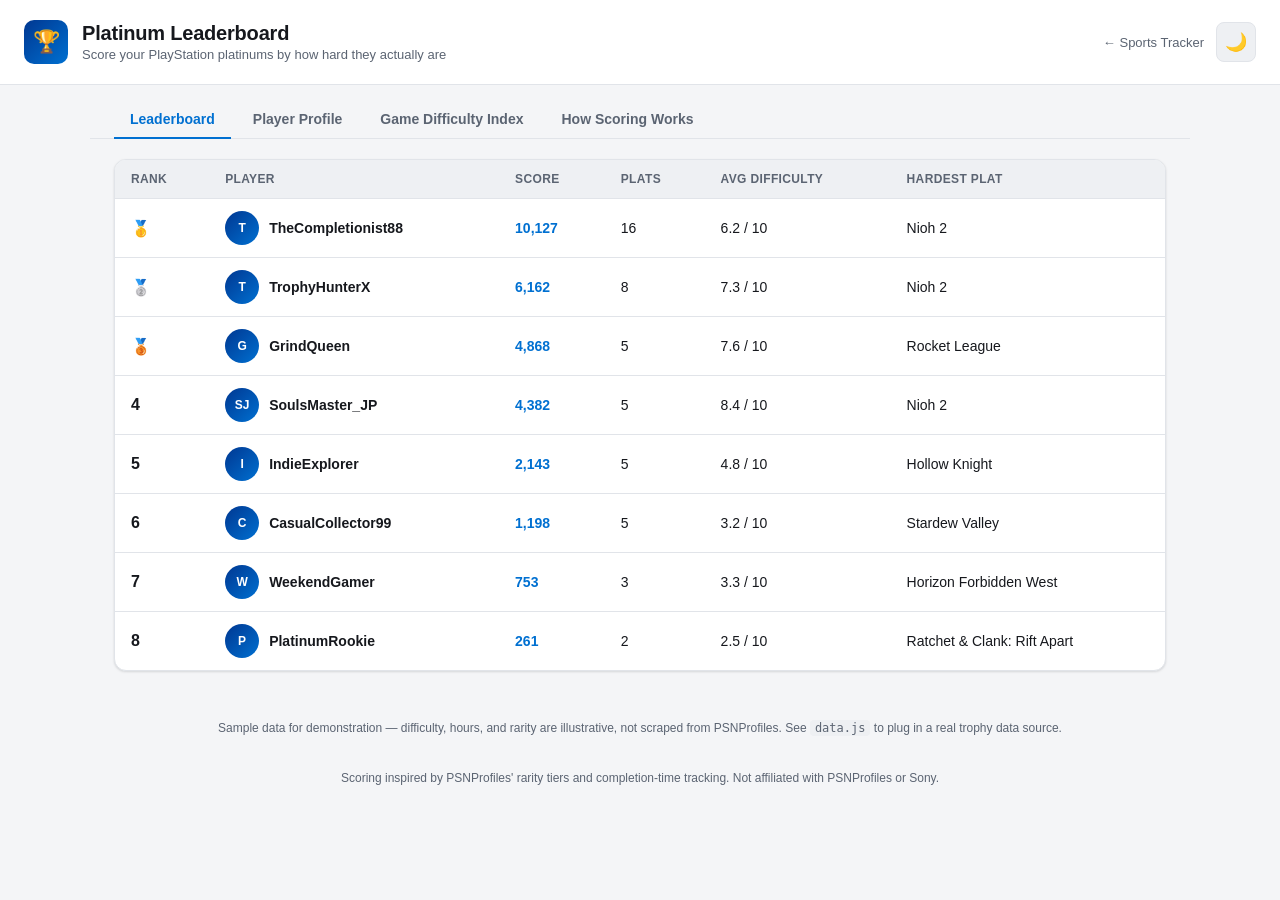
==== platinum-leaderboard/index.html @ 7567ce88 "Add Platinum Leaderboard: a scored leaderboard for PS platinum trophies Weights each platinum by dif" ====
<!DOCTYPE html>
<html lang="en">
<head>
<meta charset="UTF-8" />
<meta name="viewport" content="width=device-width, initial-scale=1.0" />
<title>Platinum Leaderboard</title>
<link rel="stylesheet" href="styles.css" />
</head>
<body>

<header class="site-header">
  <div class="brand">
    <span class="brand-mark">🏆</span>
    <div>
      <h1>Platinum Leaderboard</h1>
      <p class="tagline">Score your PlayStation platinums by how hard they actually are</p>
    </div>
  </div>
  <div class="header-actions">
    <a class="back-link" href="../index.html">← Sports Tracker</a>
    <button id="theme-toggle" class="theme-toggle" aria-label="Toggle dark mode" title="Toggle dark mode">🌙</button>
  </div>
</header>

<nav class="main-nav" id="main-nav" role="tablist" aria-label="Select section"></nav>

<main id="panel"></main>

<div class="demo-banner">
  Sample data for demonstration — difficulty, hours, and rarity are illustrative, not scraped from PSNProfiles.
  See <code>data.js</code> to plug in a real trophy data source.
</div>

<footer class="site-footer">
  <p>Scoring inspired by PSNProfiles' rarity tiers and completion-time tracking. Not affiliated with PSNProfiles or Sony.</p>
</footer>

<script src="data.js"></script>
<script src="app.js"></script>
</body>
</html>
---- platinum-leaderboard/styles.css ----
:root {
  --bg: #f4f5f7;
  --surface: #ffffff;
  --surface-2: #eef0f3;
  --text: #16181d;
  --text-muted: #5b6472;
  --border: #e1e4e9;
  --shadow: 0 1px 3px rgba(16, 20, 30, 0.08), 0 1px 2px rgba(16, 20, 30, 0.06);
  --radius: 12px;
  --ps-blue: #0070d1;
  --ps-blue-dark: #003791;
  --gold: #d4af37;
  --font: -apple-system, BlinkMacSystemFont, "Segoe UI", Roboto, Helvetica, Arial, sans-serif;
}

[data-theme="dark"] {
  --bg: #0f1115;
  --surface: #171a21;
  --surface-2: #1e222b;
  --text: #eef1f6;
  --text-muted: #9aa3b2;
  --border: #2a2f3a;
  --shadow: 0 1px 3px rgba(0, 0, 0, 0.4), 0 1px 2px rgba(0, 0, 0, 0.3);
}

* { box-sizing: border-box; }

body {
  margin: 0;
  font-family: var(--font);
  background: var(--bg);
  color: var(--text);
  transition: background 0.2s ease, color 0.2s ease;
  min-height: 100vh;
}

.site-header {
  display: flex;
  align-items: center;
  justify-content: space-between;
  padding: 20px 24px;
  border-bottom: 1px solid var(--border);
  background: var(--surface);
  gap: 16px;
  flex-wrap: wrap;
}

.brand {
  display: flex;
  align-items: center;
  gap: 14px;
}

.brand-mark {
  width: 44px;
  height: 44px;
  border-radius: 10px;
  background: linear-gradient(135deg, var(--ps-blue-dark), var(--ps-blue));
  color: #fff;
  display: flex;
  align-items: center;
  justify-content: center;
  font-size: 22px;
  flex-shrink: 0;
}

.brand h1 { margin: 0; font-size: 20px; letter-spacing: -0.01em; }
.tagline { margin: 2px 0 0; font-size: 13px; color: var(--text-muted); }

.header-actions { display: flex; align-items: center; gap: 12px; }

.back-link {
  font-size: 13px;
  color: var(--text-muted);
  text-decoration: none;
}
.back-link:hover { color: var(--ps-blue); }

.theme-toggle {
  border: 1px solid var(--border);
  background: var(--surface-2);
  color: var(--text);
  border-radius: 8px;
  width: 40px;
  height: 40px;
  font-size: 18px;
  cursor: pointer;
  transition: transform 0.15s ease, background 0.2s ease;
}
.theme-toggle:hover { background: var(--border); }
.theme-toggle:active { transform: scale(0.94); }

.main-nav {
  display: flex;
  gap: 6px;
  padding: 16px 24px 0;
  flex-wrap: wrap;
  border-bottom: 1px solid var(--border);
  max-width: 1100px;
  margin: 0 auto;
}

.nav-tab {
  border: none;
  background: transparent;
  color: var(--text-muted);
  padding: 10px 16px;
  font-size: 14px;
  font-weight: 600;
  cursor: pointer;
  border-bottom: 2px solid transparent;
  margin-bottom: -1px;
}
.nav-tab[aria-selected="true"] { color: var(--ps-blue); border-bottom-color: var(--ps-blue); }
.nav-tab:hover:not([aria-selected="true"]) { color: var(--text); }

main {
  padding: 20px 24px 40px;
  max-width: 1100px;
  margin: 0 auto;
}

.table-wrap {
  overflow-x: auto;
  background: var(--surface);
  border: 1px solid var(--border);
  border-radius: var(--radius);
  box-shadow: var(--shadow);
}

table { width: 100%; border-collapse: collapse; font-size: 14px; min-width: 620px; }

th, td { text-align: left; padding: 12px 16px; border-bottom: 1px solid var(--border); white-space: nowrap; }

th {
  font-size: 12px;
  text-transform: uppercase;
  letter-spacing: 0.03em;
  color: var(--text-muted);
  background: var(--surface-2);
}

tr:last-child td { border-bottom: none; }

.leaderboard-row { cursor: pointer; transition: background 0.15s ease; }
.leaderboard-row:hover { background: var(--surface-2); }

.rank { font-weight: 800; font-size: 16px; }

.player-cell { display: flex; align-items: center; gap: 10px; }

.player-avatar {
  width: 34px;
  height: 34px;
  border-radius: 50%;
  background: linear-gradient(135deg, var(--ps-blue-dark), var(--ps-blue));
  color: #fff;
  display: flex;
  align-items: center;
  justify-content: center;
  font-weight: 800;
  font-size: 12px;
  flex-shrink: 0;
}
.player-avatar.large { width: 64px; height: 64px; font-size: 20px; }

.player-id { font-weight: 700; }

.score-cell { font-weight: 800; color: var(--ps-blue); }

.standings-note { font-size: 12px; color: var(--text-muted); padding: 10px 16px; }

.player-picker { display: flex; gap: 8px; flex-wrap: wrap; margin-bottom: 18px; }

.player-chip {
  border: 1px solid var(--border);
  background: var(--surface);
  color: var(--text);
  padding: 8px 14px;
  border-radius: 999px;
  font-size: 13px;
  font-weight: 600;
  cursor: pointer;
}
.player-chip[aria-selected="true"] { background: var(--ps-blue); border-color: var(--ps-blue); color: #fff; }
.player-chip:hover:not([aria-selected="true"]) { background: var(--surface-2); }

.profile-hero {
  display: flex;
  align-items: center;
  gap: 20px;
  padding: 22px 24px;
  border-radius: var(--radius);
  color: #fff;
  margin-bottom: 22px;
  background: linear-gradient(120deg, var(--ps-blue-dark), var(--ps-blue));
  box-shadow: var(--shadow);
}
.profile-hero h2 { margin: 0 0 4px; font-size: 22px; }
.profile-hero p { margin: 0 0 12px; opacity: 0.85; font-size: 13px; }

.profile-stat-row { display: flex; gap: 24px; flex-wrap: wrap; }
.profile-stat { display: flex; flex-direction: column; }
.profile-stat .stat-value { font-size: 20px; font-weight: 800; }
.profile-stat .stat-label { font-size: 11px; text-transform: uppercase; letter-spacing: 0.03em; opacity: 0.8; }

.card-grid {
  display: grid;
  grid-template-columns: repeat(auto-fill, minmax(280px, 1fr));
  gap: 12px;
}

.card {
  background: var(--surface);
  border: 1px solid var(--border);
  border-radius: var(--radius);
  padding: 16px;
  box-shadow: var(--shadow);
}

.card-row { display: flex; justify-content: space-between; align-items: center; gap: 10px; }

.plat-title { font-size: 15px; font-weight: 700; }

.score-badge {
  font-size: 12px;
  font-weight: 800;
  padding: 3px 9px;
  border-radius: 999px;
  color: #fff;
  background: var(--ps-blue);
  flex-shrink: 0;
}

.meta { font-size: 12px; color: var(--text-muted); margin-top: 4px; }

.tag-row { display: flex; gap: 6px; flex-wrap: wrap; margin-top: 10px; }

.tag {
  font-size: 11px;
  font-weight: 700;
  padding: 4px 8px;
  border-radius: 6px;
  background: var(--surface-2);
  color: var(--text-muted);
}

.tag.rarity-common { background: color-mix(in srgb, #8a9199 20%, transparent); color: #6b7280; }
.tag.rarity-uncommon { background: color-mix(in srgb, #1f8a4c 20%, transparent); color: #1f8a4c; }
.tag.rarity-rare { background: color-mix(in srgb, #0070d1 20%, transparent); color: #0070d1; }
.tag.rarity-very-rare { background: color-mix(in srgb, #7c3aed 20%, transparent); color: #7c3aed; }
.tag.rarity-ultra-rare { background: color-mix(in srgb, var(--gold) 25%, transparent); color: #a8801f; }

.about-content { display: flex; flex-direction: column; gap: 16px; }
.about-content .card h2 { margin-top: 0; }
.about-content .formula {
  font-family: ui-monospace, SFMono-Regular, Menlo, monospace;
  font-size: 16px;
  font-weight: 700;
  background: var(--surface-2);
  padding: 12px 16px;
  border-radius: 8px;
  display: inline-block;
}

.demo-banner { text-align: center; font-size: 12px; color: var(--text-muted); padding: 10px 16px 0; }
.demo-banner code { background: var(--surface-2); padding: 1px 5px; border-radius: 4px; }

.site-footer { text-align: center; padding: 24px; font-size: 12px; color: var(--text-muted); }

@media (max-width: 520px) {
  .site-header { padding: 16px; }
  main { padding: 16px 16px 32px; }
  .main-nav { padding: 14px 16px 0; }
}
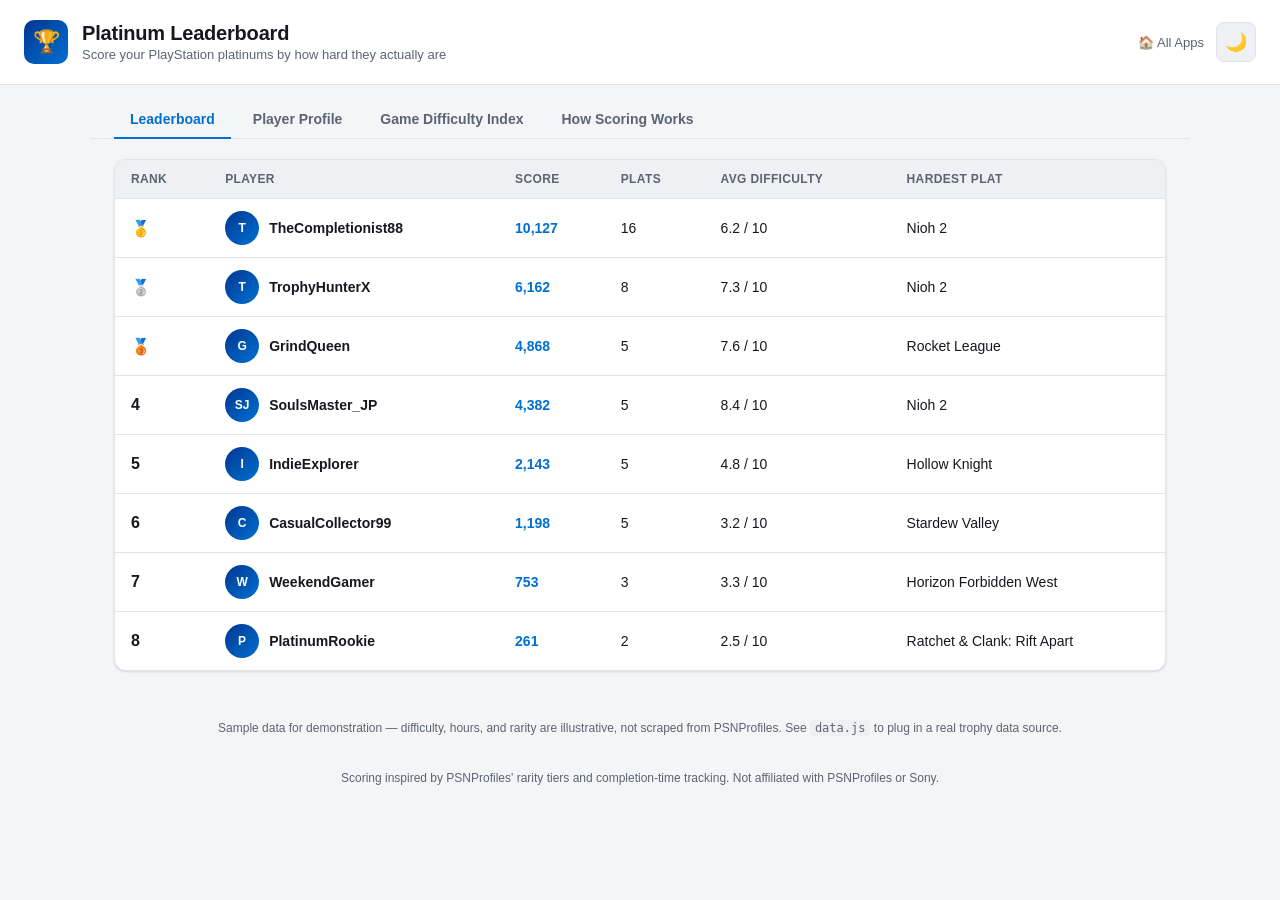
==== commit 571b6947: "Add a hub landing page linking to both apps home.html gives a single entry point with cards for the " ====
--- a/platinum-leaderboard/index.html
+++ b/platinum-leaderboard/index.html
@@ -17,7 +17,7 @@
     </div>
   </div>
   <div class="header-actions">
-    <a class="back-link" href="../index.html">← Sports Tracker</a>
+    <a class="back-link" href="../home.html">🏠 All Apps</a>
     <button id="theme-toggle" class="theme-toggle" aria-label="Toggle dark mode" title="Toggle dark mode">🌙</button>
   </div>
 </header>
